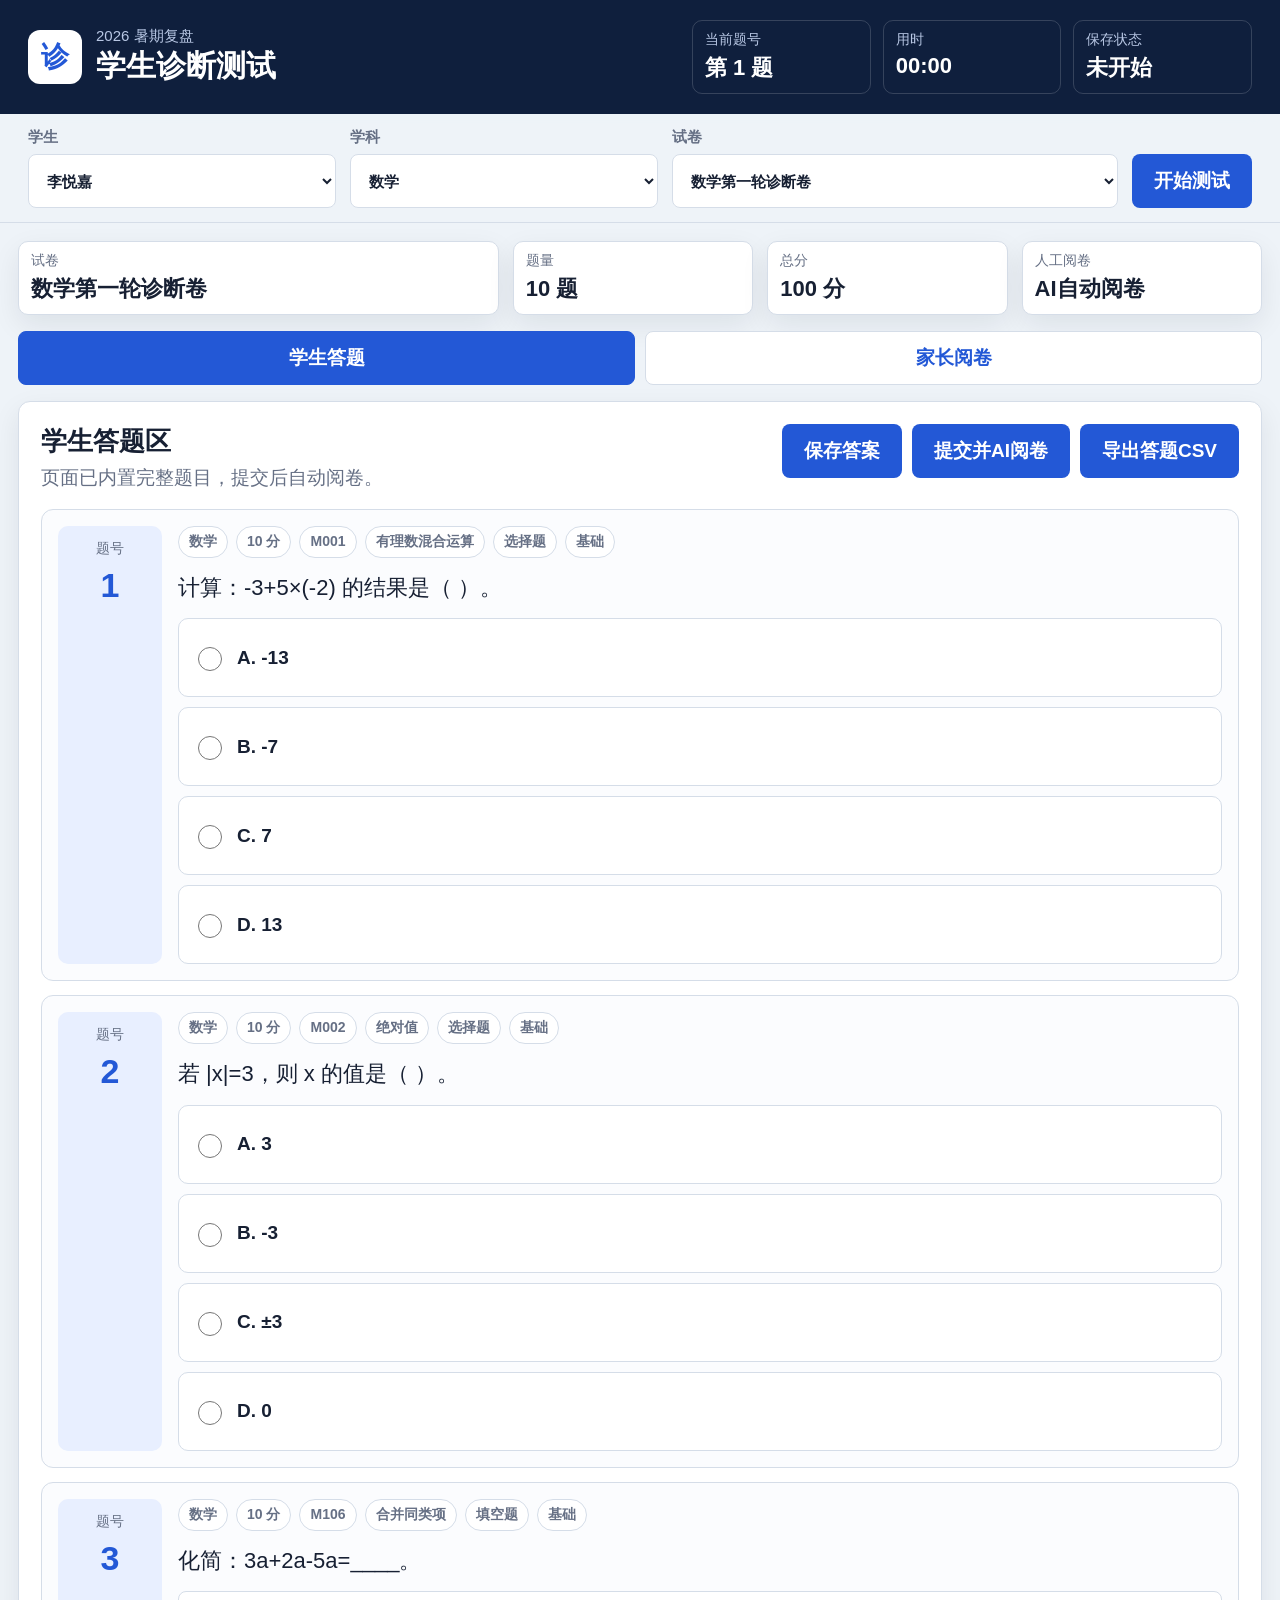
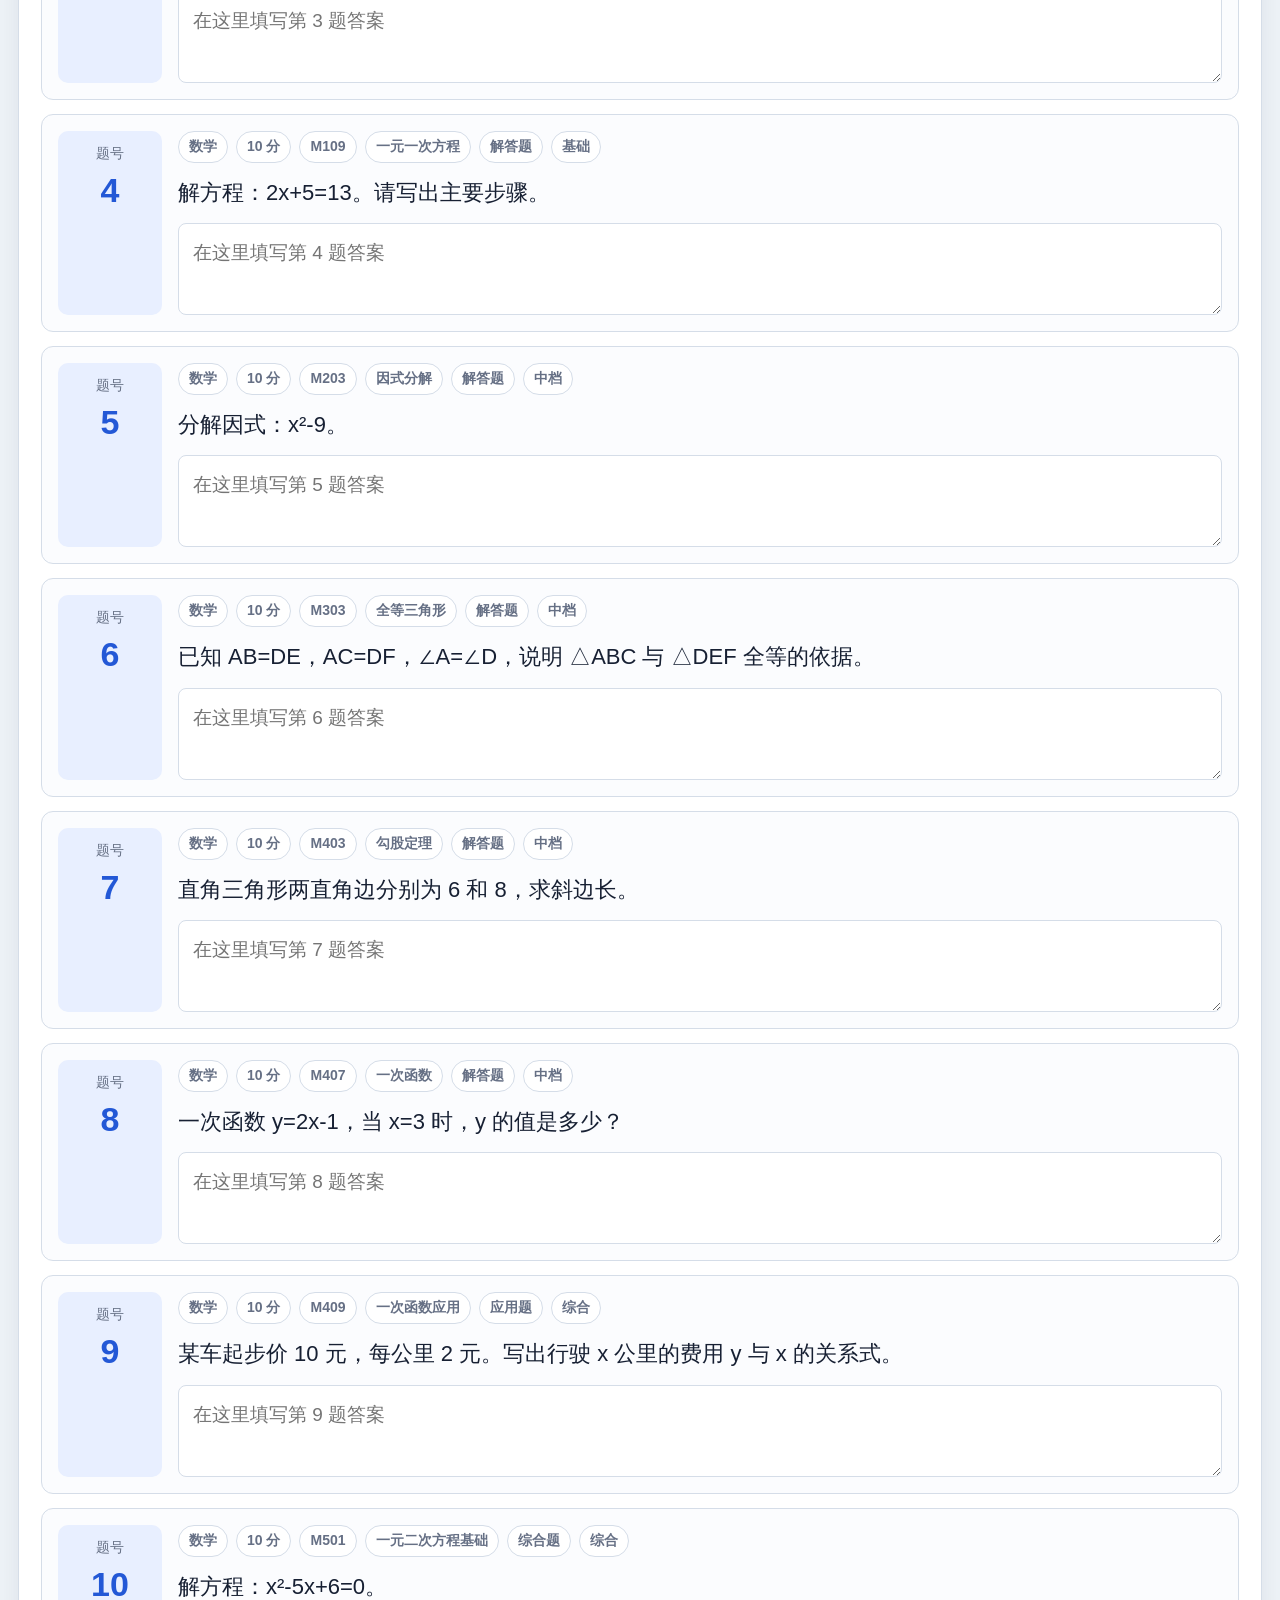
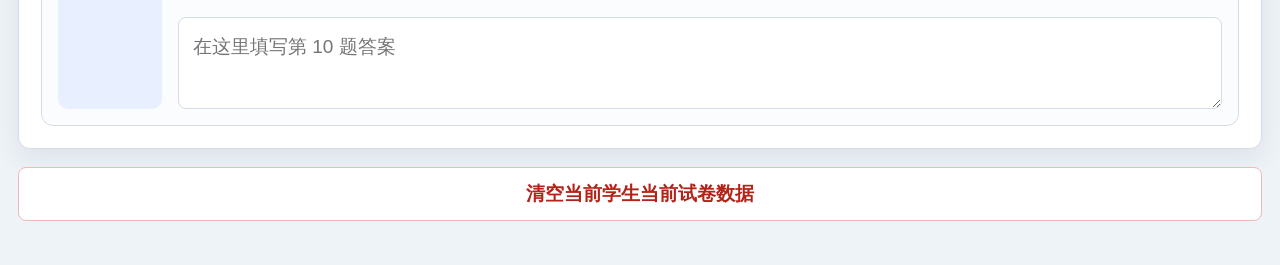
==== student.html @ f4f34904 "Initial open source release" ====
<!doctype html>
<html lang="zh-CN">
<head>
  <meta charset="utf-8">
  <meta name="viewport" content="width=device-width, initial-scale=1">
  <title>学生诊断测试</title>
  <link rel="stylesheet" href="./styles.css">
</head>
<body data-role="student">
  <header class="app-header">
    <div class="brand"><span class="brand-mark">诊</span><div><p>2026 暑期复盘</p><h1>学生诊断测试</h1></div></div>
    <div class="live-metrics"><div><span>当前题号</span><strong id="currentQuestionText">第 1 题</strong></div><div><span>用时</span><strong id="timerText">00:00</strong></div><div><span>保存状态</span><strong id="storageStatus">未开始</strong></div></div>
  </header>
  <nav class="fixed-controls">
    <label>学生<select id="studentSelect"></select></label>
    <label>学科<select id="subjectSelect"></select></label>
    <label>试卷<select id="paperSelect"></select></label>
    <button id="startBtn" type="button">开始测试</button>
  </nav>
  <main class="shell">
    <section class="summary-strip"><div><span>试卷</span><strong id="paperNameText">数学第一轮诊断卷</strong></div><div><span>题量</span><strong id="questionCountText">0 题</strong></div><div><span>总分</span><strong id="totalScoreText">100 分</strong></div><div><span>人工阅卷</span><strong id="manualCountText">0 题</strong></div></section>
    <section class="mode-tabs" aria-label="操作模式"><button id="studentModeBtn" type="button" class="active">学生答题</button><button id="reviewModeBtn" type="button">家长阅卷</button></section>
    <section id="studentPanel" class="work-panel"><div class="panel-head"><div><h2>学生答题区</h2><p>页面已内置完整题目，提交后自动阅卷。</p></div><div class="actions"><button id="saveBtn" type="button">保存答案</button><button id="submitBtn" type="button">提交并AI阅卷</button><button id="exportBtn" type="button">导出答题CSV</button></div></div><div id="questionList" class="question-list"></div></section>
    <section id="studentResult" class="work-panel hidden"></section>
    <section id="reviewPanel" class="work-panel hidden"><div class="panel-head"><div><h2>家长阅卷区</h2><p>录入得分、错误类型和错误原因，用于导出薄弱点分析。</p></div><div class="actions"><button id="saveReviewBtn" type="button">保存阅卷</button><button id="exportReviewBtn" type="button">导出阅卷CSV</button><button id="exportSummaryBtn" type="button">导出薄弱点CSV</button></div></div><div id="reviewList" class="question-list"></div></section>
    <button id="clearBtn" type="button" class="danger">清空当前学生当前试卷数据</button>
  </main>
  <script src="./data.js"></script>
  <script src="./app.js"></script>
</body>
</html>
---- styles.css ----
:root {
  --bg: #eef3f8;
  --panel: #ffffff;
  --text: #172033;
  --muted: #667085;
  --line: #d5dde8;
  --brand: #2358d6;
  --brand-strong: #183f9c;
  --brand-soft: #e8efff;
  --danger: #b42318;
  --shadow: 0 10px 28px rgba(17, 24, 39, 0.08);
}

* {
  box-sizing: border-box;
}

html {
  scroll-behavior: smooth;
}

body {
  margin: 0;
  background: var(--bg);
  color: var(--text);
  font-family: -apple-system, BlinkMacSystemFont, "Segoe UI", "PingFang SC", sans-serif;
  font-size: 19px;
}

button,
select,
textarea,
input {
  font: inherit;
}

button {
  min-height: 54px;
  border: 0;
  border-radius: 8px;
  background: var(--brand);
  color: #fff;
  padding: 0 22px;
  font-weight: 700;
  cursor: pointer;
}

button:hover {
  background: var(--brand-strong);
}

button.danger {
  width: 100%;
  margin-top: 18px;
  background: #fff;
  color: var(--danger);
  border: 1px solid #f2b8b5;
}

select,
input,
textarea {
  width: 100%;
  border: 1px solid var(--line);
  border-radius: 8px;
  background: #fff;
  color: var(--text);
}

select,
input {
  min-height: 54px;
  padding: 0 14px;
}

textarea {
  min-height: 92px;
  padding: 14px;
  line-height: 1.55;
  resize: vertical;
}

.app-header {
  display: flex;
  align-items: center;
  justify-content: space-between;
  gap: 18px;
  padding: 20px 28px;
  background: #0f1f3d;
  color: #fff;
}

.brand {
  display: flex;
  align-items: center;
  gap: 14px;
}

.brand-mark {
  display: grid;
  place-items: center;
  width: 54px;
  height: 54px;
  border-radius: 12px;
  background: #fff;
  color: var(--brand);
  font-size: 28px;
  font-weight: 800;
}

.brand p,
.brand h1 {
  margin: 0;
}

.brand p {
  color: #b8c7e4;
  font-size: 15px;
}

.brand h1 {
  font-size: 30px;
  letter-spacing: 0;
}

.live-metrics {
  display: grid;
  grid-template-columns: repeat(3, minmax(120px, 1fr));
  gap: 12px;
  min-width: min(560px, 52vw);
}

.live-metrics div,
.summary-strip div {
  border: 1px solid rgba(255, 255, 255, 0.16);
  border-radius: 10px;
  padding: 10px 12px;
}

.live-metrics span,
.summary-strip span {
  display: block;
  color: #b8c7e4;
  font-size: 14px;
}

.live-metrics strong,
.summary-strip strong {
  display: block;
  margin-top: 4px;
  font-size: 22px;
  font-variant-numeric: tabular-nums;
}

.fixed-controls {
  position: sticky;
  top: 0;
  z-index: 10;
  display: grid;
  grid-template-columns: 1fr 1fr 1.45fr auto;
  gap: 14px;
  align-items: end;
  padding: 14px 28px;
  background: rgba(238, 243, 248, 0.96);
  border-bottom: 1px solid var(--line);
  backdrop-filter: blur(14px);
}

label {
  display: grid;
  gap: 7px;
  color: var(--muted);
  font-size: 15px;
  font-weight: 700;
}

.shell {
  width: min(1280px, calc(100vw - 36px));
  margin: 0 auto;
  padding: 18px 0 44px;
}

.summary-strip {
  display: grid;
  grid-template-columns: 2fr 1fr 1fr 1fr;
  gap: 14px;
  margin-bottom: 16px;
}

.summary-strip div {
  border-color: var(--line);
  background: var(--panel);
  box-shadow: var(--shadow);
}

.summary-strip span {
  color: var(--muted);
}

.mode-tabs {
  display: grid;
  grid-template-columns: 1fr 1fr;
  gap: 10px;
  margin-bottom: 16px;
}

.mode-tabs button {
  background: #fff;
  color: var(--brand);
  border: 1px solid var(--line);
}

.mode-tabs button.active {
  background: var(--brand);
  color: #fff;
  border-color: var(--brand);
}

.work-panel {
  border: 1px solid var(--line);
  border-radius: 12px;
  background: var(--panel);
  box-shadow: var(--shadow);
  padding: 22px;
}

.hidden {
  display: none;
}

.auth-locked {
  display: none !important;
}

.auth-overlay {
  position: fixed;
  inset: 0;
  z-index: 100;
  display: grid;
  place-items: center;
  background: #0f1f3d;
  padding: 24px;
}

.auth-card,
.entry-card {
  width: min(460px, 100%);
  border-radius: 16px;
  background: #fff;
  padding: 34px;
  box-shadow: var(--shadow);
}

.auth-card h1,
.entry-card h1 {
  margin: 12px 0 20px;
}

.auth-error {
  min-height: 28px;
  color: var(--danger);
  font-weight: 700;
}

.account-tools,
.entry-actions {
  display: flex;
  flex-wrap: wrap;
  gap: 10px;
  margin-bottom: 16px;
}

.entry-page {
  background: #0f1f3d;
}

.entry-shell {
  min-height: 100vh;
  display: grid;
  place-items: center;
  padding: 24px;
}

.entry-actions a {
  flex: 1;
  display: grid;
  place-items: center;
  min-height: 64px;
  border-radius: 8px;
  background: var(--brand);
  color: #fff;
  text-decoration: none;
  font-weight: 800;
}

.prompt {
  margin: 0;
  font-size: 22px;
  line-height: 1.65;
  color: var(--text);
}

.options {
  display: grid;
  gap: 10px;
}

.option {
  display: flex;
  align-items: center;
  gap: 12px;
  min-height: 58px;
  border: 1px solid var(--line);
  border-radius: 10px;
  background: #fff;
  padding: 10px 14px;
  color: var(--text);
  font-size: 19px;
}

.option input {
  width: 24px;
  height: 24px;
}

details {
  border: 1px solid var(--line);
  border-radius: 8px;
  padding: 10px 12px;
  color: var(--muted);
}

.result-card,
.report-block {
  border: 1px solid var(--line);
  border-radius: 12px;
  background: #fbfcfe;
  padding: 16px;
  margin-top: 12px;
}

.empty {
  color: var(--muted);
}

.dashboard-cards {
  display: grid;
  grid-template-columns: repeat(4, minmax(0, 1fr));
  gap: 12px;
  margin-bottom: 18px;
}

.dashboard-cards div,
.target-line,
.budget-panel,
.heatmap-panel {
  border: 1px solid var(--line);
  border-radius: 12px;
  background: #fbfcfe;
  padding: 16px;
}

.dashboard-cards span {
  display: block;
  color: var(--muted);
  font-size: 14px;
}

.dashboard-cards strong {
  display: block;
  margin-top: 6px;
  font-size: 24px;
}

.target-line,
.budget-panel,
.heatmap-panel {
  margin-top: 14px;
}

.budget-panel {
  display: grid;
  grid-template-columns: 1fr auto;
  gap: 12px;
  align-items: end;
}

.budget-panel h3,
.budget-panel p {
  grid-column: 1 / -1;
  margin-bottom: 0;
}

.heatmap {
  display: grid;
  grid-template-columns: 100px repeat(8, minmax(92px, 1fr));
  gap: 8px;
  align-items: stretch;
}

.heatmap > span,
.heat-subject {
  font-weight: 800;
  color: var(--muted);
}

.heat-cell {
  min-height: 86px;
  border-radius: 10px;
  padding: 10px;
  display: grid;
  align-content: center;
  gap: 4px;
}

.heat-cell b {
  font-size: 22px;
}

.heat-cell span {
  font-size: 13px;
}

.risk-green {
  background: #dcfce7;
  color: #166534;
}

.risk-yellow {
  background: #fef3c7;
  color: #92400e;
}

.risk-red {
  background: #fee2e2;
  color: #991b1b;
}

.panel-head {
  display: flex;
  justify-content: space-between;
  gap: 16px;
  align-items: start;
  margin-bottom: 18px;
}

.panel-head h2 {
  margin: 0 0 6px;
  font-size: 26px;
}

.panel-head p {
  margin: 0;
  color: var(--muted);
}

.actions {
  display: flex;
  flex-wrap: wrap;
  justify-content: flex-end;
  gap: 10px;
}

.question-list {
  display: grid;
  gap: 14px;
}

.question-card {
  display: grid;
  grid-template-columns: 104px 1fr;
  gap: 16px;
  border: 1px solid var(--line);
  border-radius: 12px;
  background: #fbfcfe;
  padding: 16px;
}

.q-number {
  display: grid;
  align-content: start;
  justify-items: center;
  gap: 8px;
  padding: 14px 8px;
  border-radius: 10px;
  background: var(--brand-soft);
  color: var(--brand);
}

.q-number span {
  font-size: 14px;
  color: var(--muted);
}

.q-number strong {
  font-size: 34px;
}

.q-body {
  display: grid;
  gap: 12px;
}

.q-meta {
  display: flex;
  flex-wrap: wrap;
  gap: 8px;
}

.q-meta span {
  border: 1px solid var(--line);
  border-radius: 999px;
  background: #fff;
  padding: 6px 10px;
  color: var(--muted);
  font-size: 14px;
  font-weight: 700;
}

.review-grid {
  display: grid;
  grid-template-columns: 110px 150px 180px 1fr;
  gap: 12px;
}

@media (max-width: 900px) {
  body {
    font-size: 18px;
  }

  .app-header,
  .panel-head {
    display: grid;
  }

  .live-metrics,
  .fixed-controls,
  .summary-strip,
  .review-grid {
    grid-template-columns: 1fr;
    min-width: 0;
  }

  .question-card {
    grid-template-columns: 84px 1fr;
  }

  .actions {
    justify-content: stretch;
  }

  .actions button {
    width: 100%;
  }
}
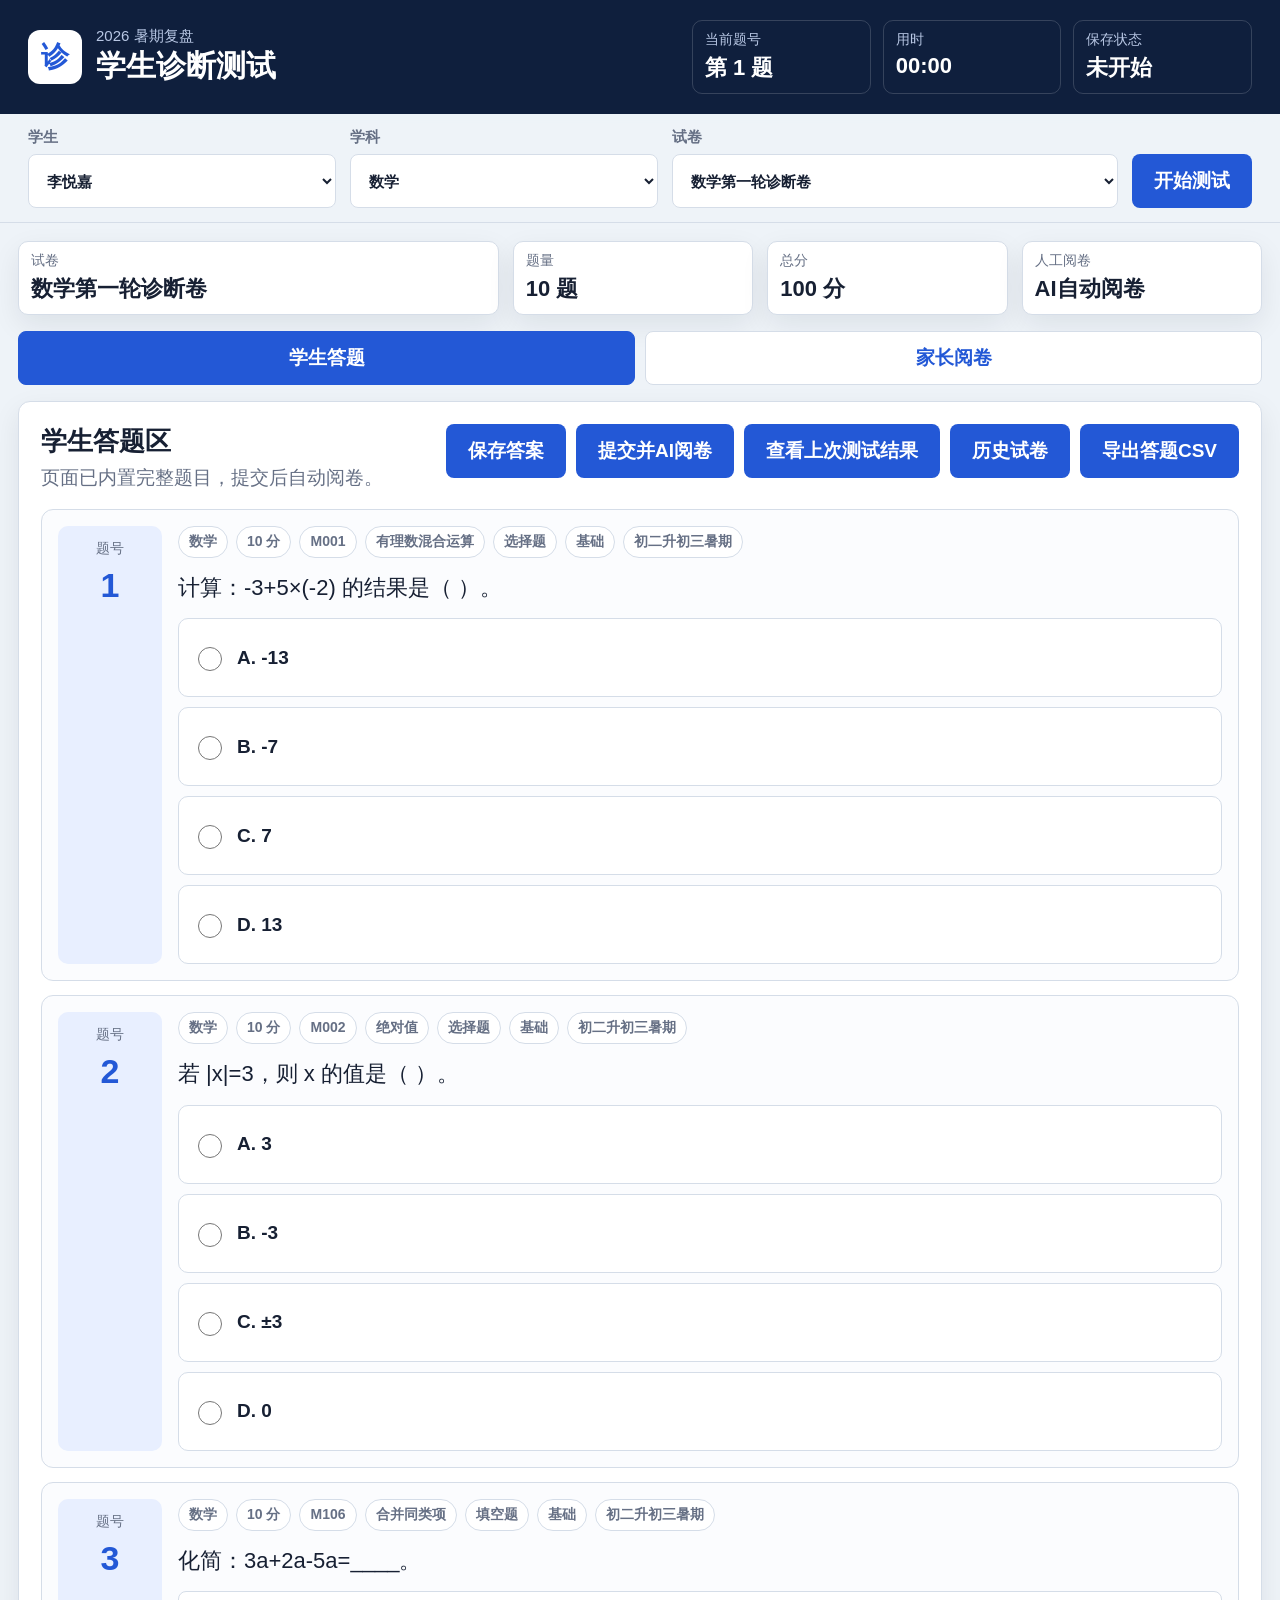
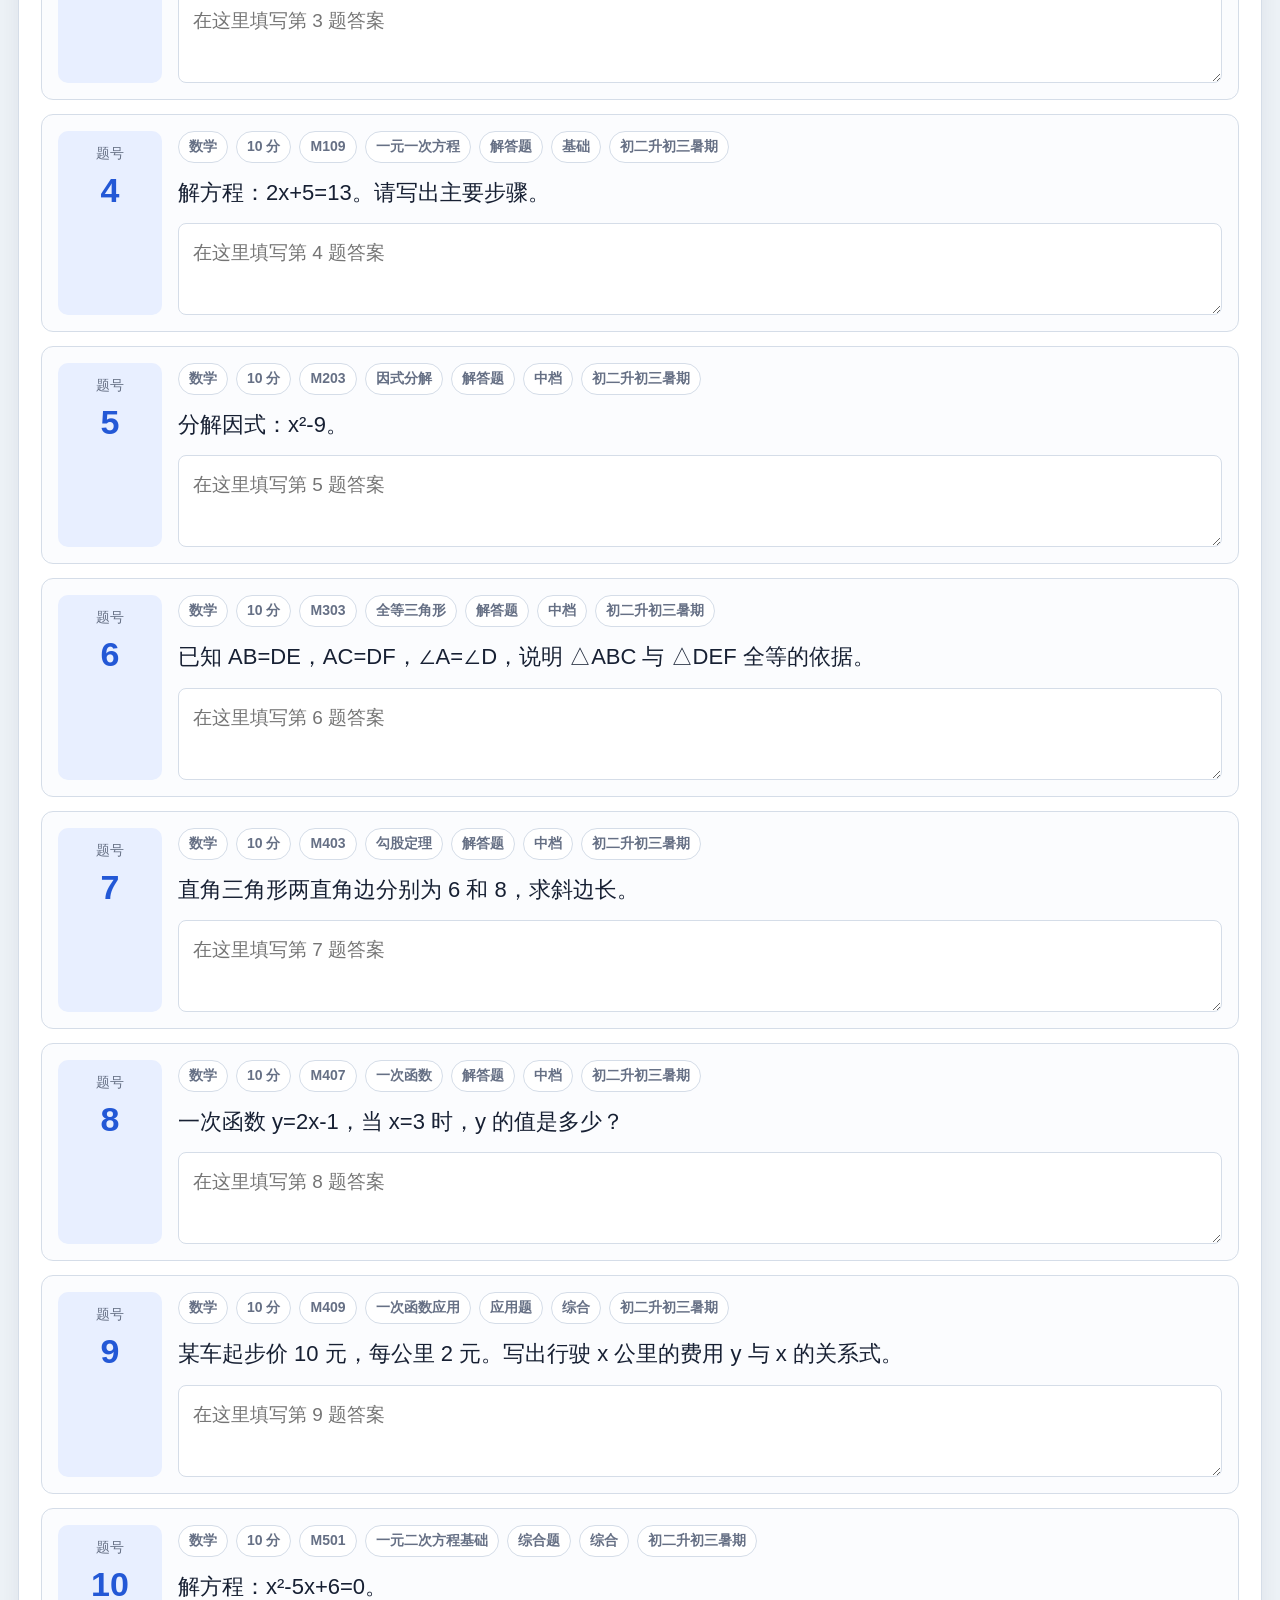
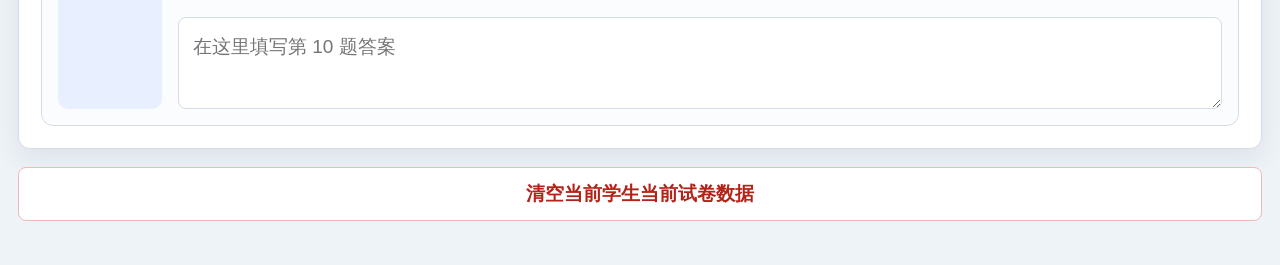
==== commit 482c7f4d: "Improve grade scope history and Sujiao resources" ====
--- a/student.html
+++ b/student.html
@@ -20,8 +20,9 @@
   <main class="shell">
     <section class="summary-strip"><div><span>试卷</span><strong id="paperNameText">数学第一轮诊断卷</strong></div><div><span>题量</span><strong id="questionCountText">0 题</strong></div><div><span>总分</span><strong id="totalScoreText">100 分</strong></div><div><span>人工阅卷</span><strong id="manualCountText">0 题</strong></div></section>
     <section class="mode-tabs" aria-label="操作模式"><button id="studentModeBtn" type="button" class="active">学生答题</button><button id="reviewModeBtn" type="button">家长阅卷</button></section>
-    <section id="studentPanel" class="work-panel"><div class="panel-head"><div><h2>学生答题区</h2><p>页面已内置完整题目，提交后自动阅卷。</p></div><div class="actions"><button id="saveBtn" type="button">保存答案</button><button id="submitBtn" type="button">提交并AI阅卷</button><button id="exportBtn" type="button">导出答题CSV</button></div></div><div id="questionList" class="question-list"></div></section>
+    <section id="studentPanel" class="work-panel"><div class="panel-head"><div><h2>学生答题区</h2><p>页面已内置完整题目，提交后自动阅卷。</p></div><div class="actions"><button id="saveBtn" type="button">保存答案</button><button id="submitBtn" type="button">提交并AI阅卷</button><button id="lastResultBtn" type="button">查看上次测试结果</button><button id="historyBtn" type="button">历史试卷</button><button id="exportBtn" type="button">导出答题CSV</button></div></div><div id="questionList" class="question-list"></div></section>
     <section id="studentResult" class="work-panel hidden"></section>
+    <section id="historyPanel" class="work-panel hidden"></section>
     <section id="reviewPanel" class="work-panel hidden"><div class="panel-head"><div><h2>家长阅卷区</h2><p>录入得分、错误类型和错误原因，用于导出薄弱点分析。</p></div><div class="actions"><button id="saveReviewBtn" type="button">保存阅卷</button><button id="exportReviewBtn" type="button">导出阅卷CSV</button><button id="exportSummaryBtn" type="button">导出薄弱点CSV</button></div></div><div id="reviewList" class="question-list"></div></section>
     <button id="clearBtn" type="button" class="danger">清空当前学生当前试卷数据</button>
   </main>
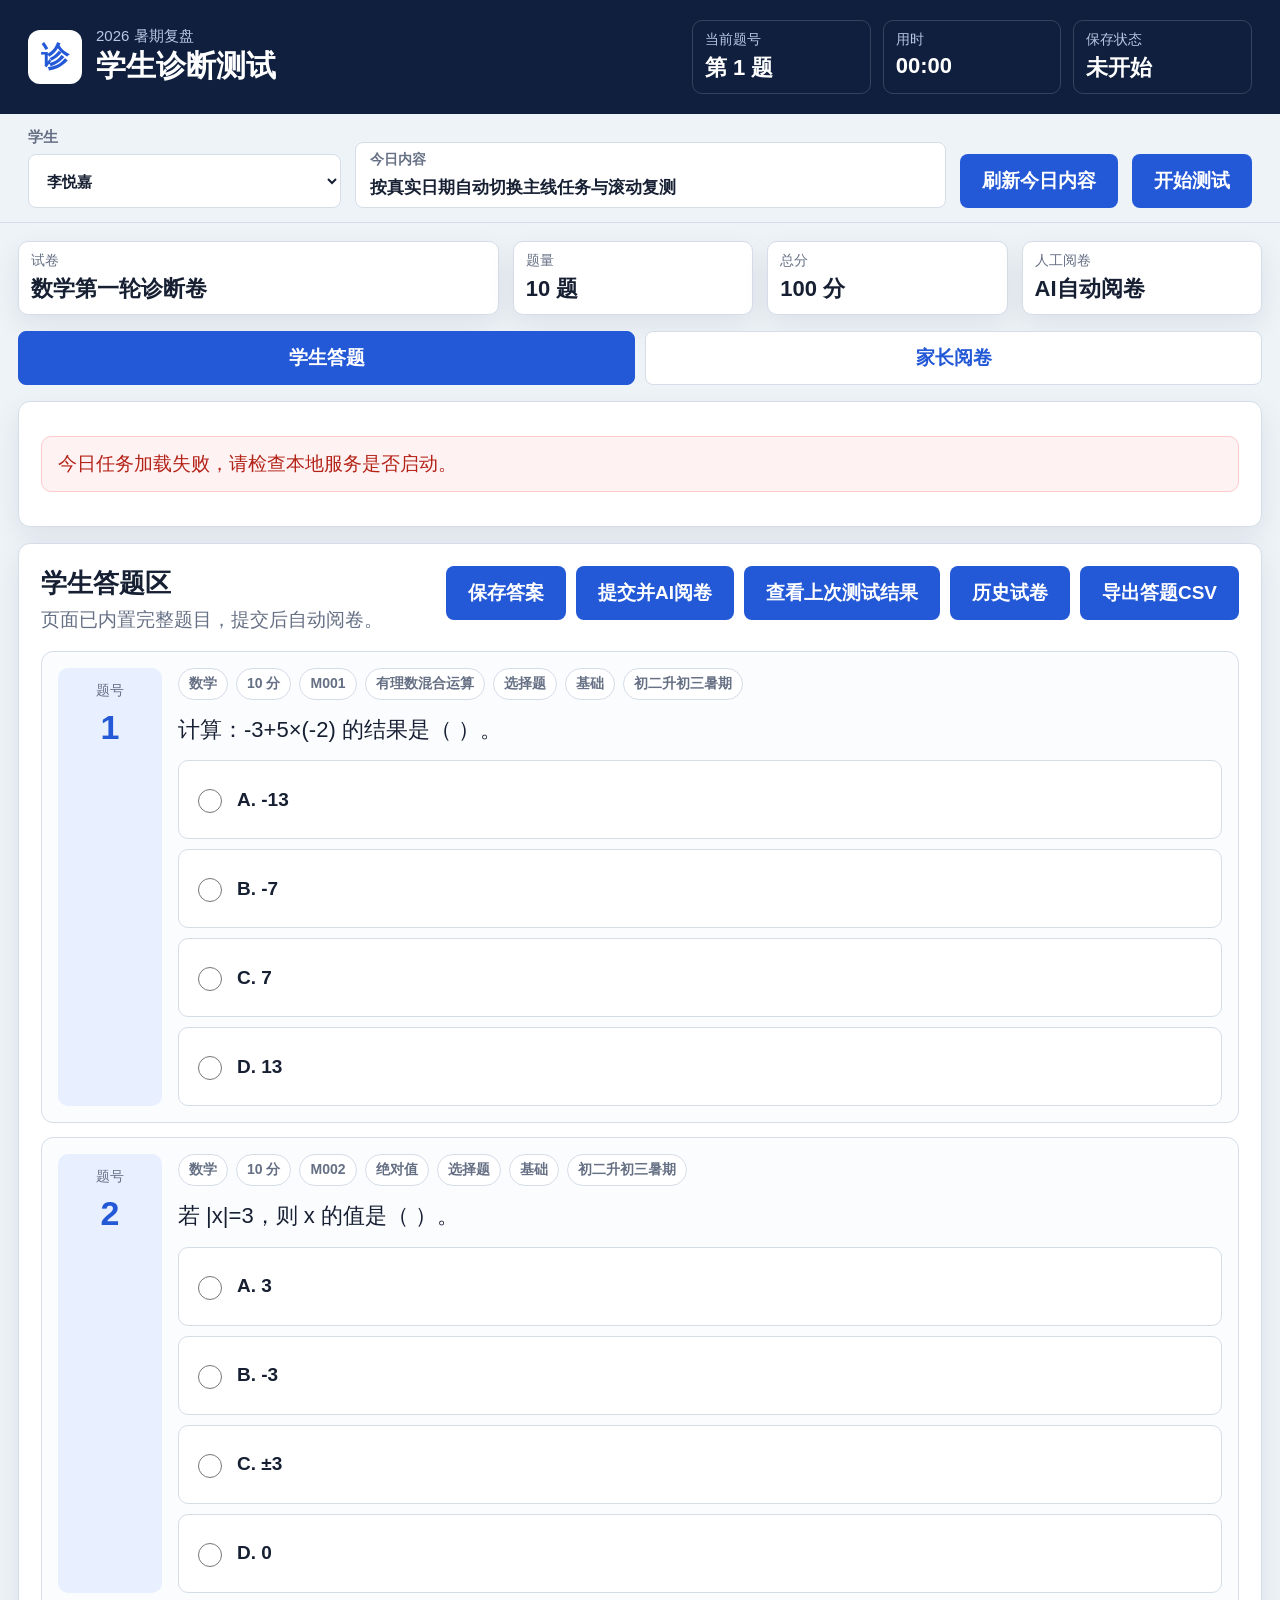
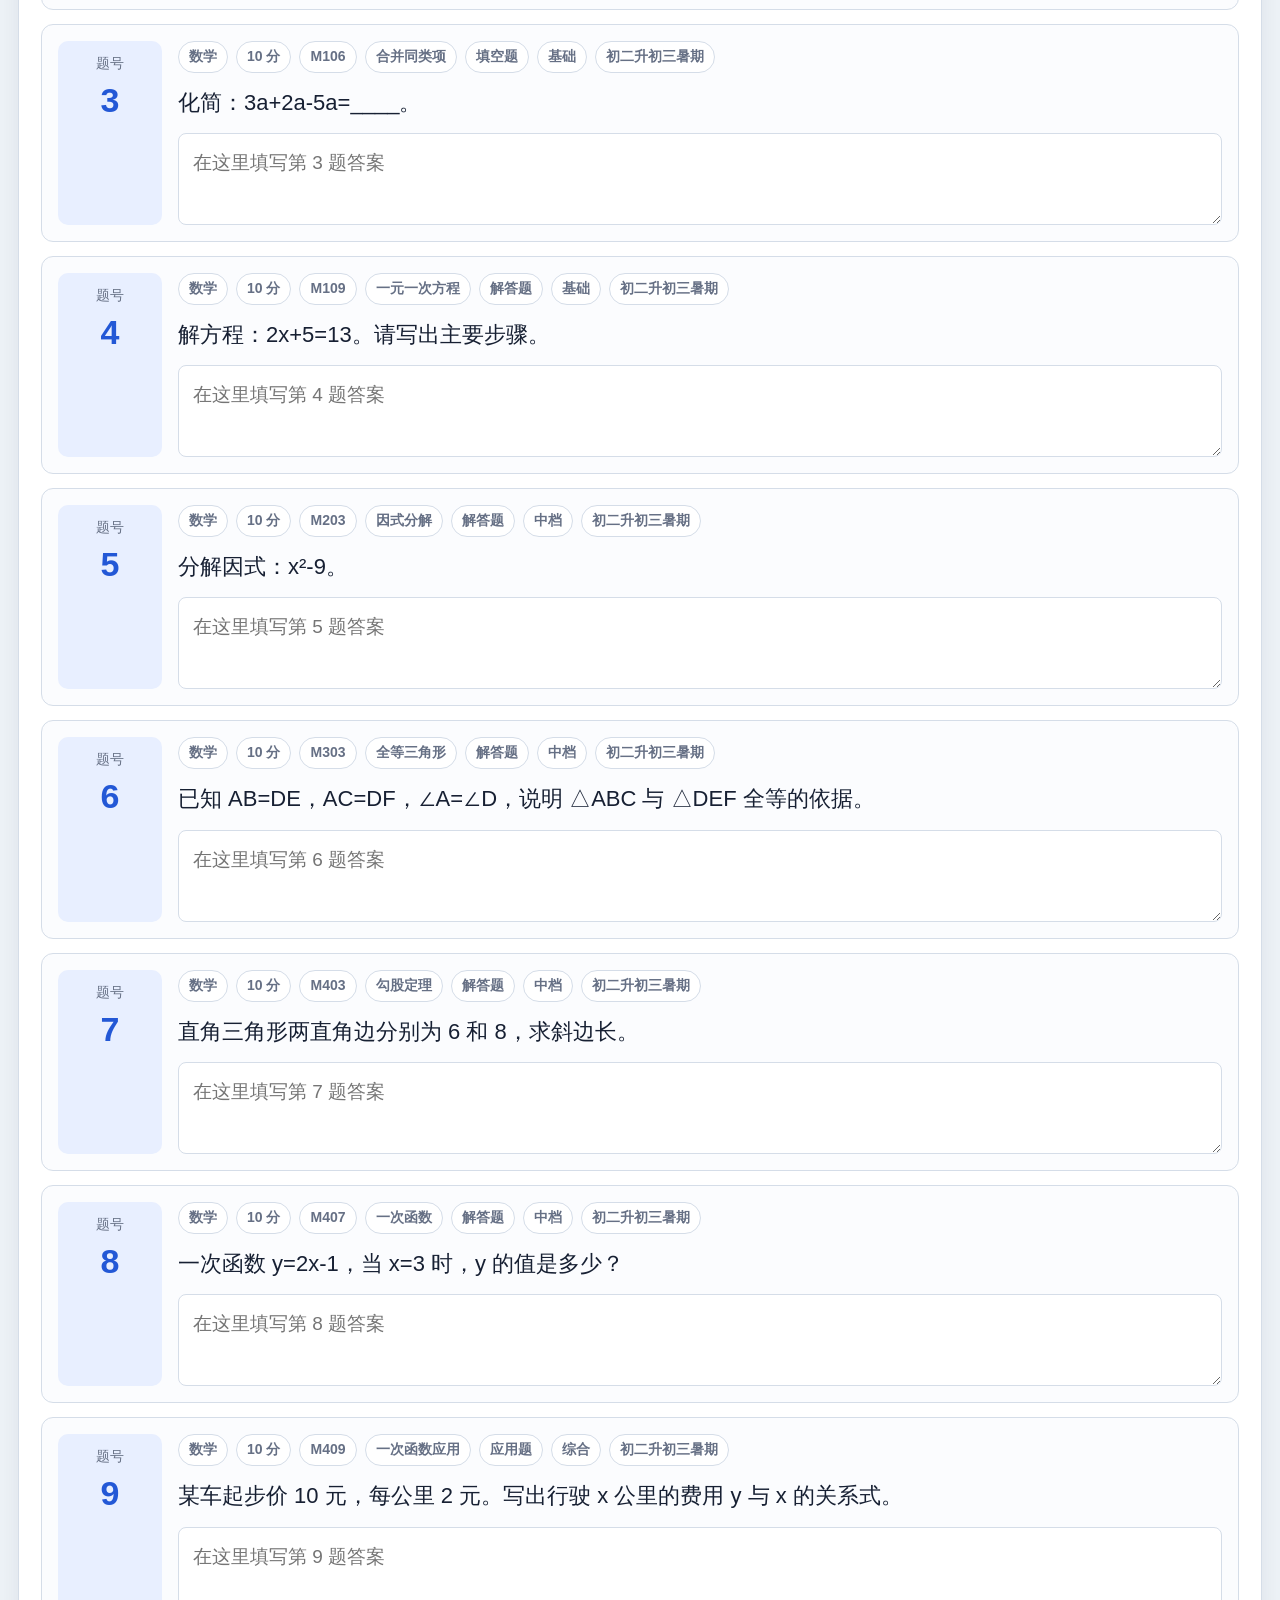
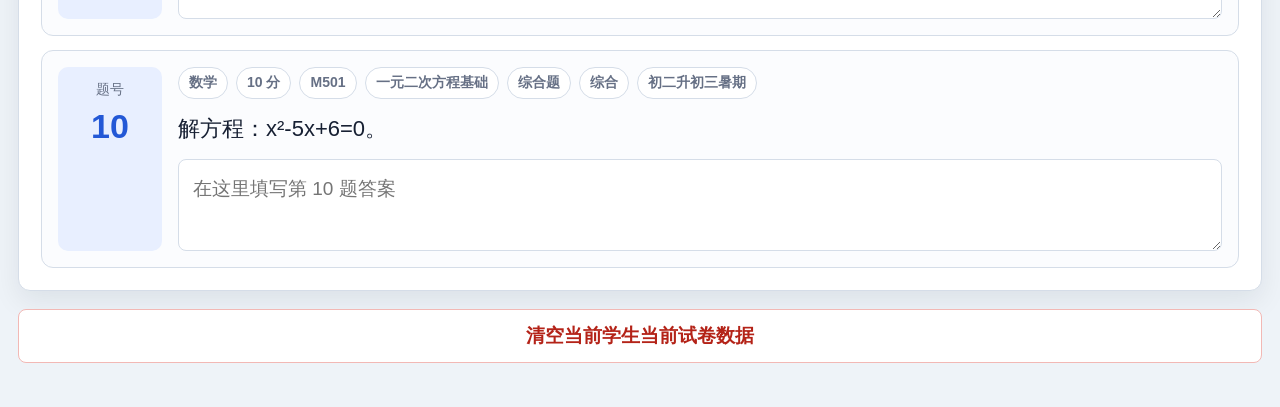
==== commit d296d557: "feat: add daily tests history and timeline navigation" ====
--- a/student.html
+++ b/student.html
@@ -13,13 +13,17 @@
   </header>
   <nav class="fixed-controls">
     <label>学生<select id="studentSelect"></select></label>
-    <label>学科<select id="subjectSelect"></select></label>
-    <label>试卷<select id="paperSelect"></select></label>
+    <div class="timeline-note">
+      <span>今日内容</span>
+      <strong>按真实日期自动切换主线任务与滚动复测</strong>
+    </div>
+    <button id="reloadDailyTopBtn" type="button">刷新今日内容</button>
     <button id="startBtn" type="button">开始测试</button>
   </nav>
   <main class="shell">
     <section class="summary-strip"><div><span>试卷</span><strong id="paperNameText">数学第一轮诊断卷</strong></div><div><span>题量</span><strong id="questionCountText">0 题</strong></div><div><span>总分</span><strong id="totalScoreText">100 分</strong></div><div><span>人工阅卷</span><strong id="manualCountText">0 题</strong></div></section>
     <section class="mode-tabs" aria-label="操作模式"><button id="studentModeBtn" type="button" class="active">学生答题</button><button id="reviewModeBtn" type="button">家长阅卷</button></section>
+    <section id="dailyPlanPanel" class="work-panel daily-plan-panel"></section>
     <section id="studentPanel" class="work-panel"><div class="panel-head"><div><h2>学生答题区</h2><p>页面已内置完整题目，提交后自动阅卷。</p></div><div class="actions"><button id="saveBtn" type="button">保存答案</button><button id="submitBtn" type="button">提交并AI阅卷</button><button id="lastResultBtn" type="button">查看上次测试结果</button><button id="historyBtn" type="button">历史试卷</button><button id="exportBtn" type="button">导出答题CSV</button></div></div><div id="questionList" class="question-list"></div></section>
     <section id="studentResult" class="work-panel hidden"></section>
     <section id="historyPanel" class="work-panel hidden"></section>
--- a/styles.css
+++ b/styles.css
@@ -157,7 +157,7 @@
   top: 0;
   z-index: 10;
   display: grid;
-  grid-template-columns: 1fr 1fr 1.45fr auto;
+  grid-template-columns: minmax(180px, 0.9fr) minmax(260px, 1.7fr) auto auto;
   gap: 14px;
   align-items: end;
   padding: 14px 28px;
@@ -174,6 +174,27 @@
   font-weight: 700;
 }
 
+.timeline-note {
+  display: grid;
+  gap: 7px;
+  min-height: 54px;
+  align-content: center;
+  border: 1px solid var(--line);
+  border-radius: 8px;
+  background: #fff;
+  padding: 8px 14px;
+}
+
+.timeline-note span {
+  color: var(--muted);
+  font-size: 14px;
+  font-weight: 700;
+}
+
+.timeline-note strong {
+  font-size: 17px;
+}
+
 .shell {
   width: min(1280px, calc(100vw - 36px));
   margin: 0 auto;
@@ -222,6 +243,10 @@
   background: var(--panel);
   box-shadow: var(--shadow);
   padding: 22px;
+}
+
+.daily-plan-panel {
+  margin-bottom: 16px;
 }
 
 .hidden {
@@ -339,6 +364,31 @@
   margin-top: 12px;
 }
 
+.success-panel,
+.error-panel {
+  border-radius: 10px;
+  padding: 14px 16px;
+  margin: 12px 0;
+}
+
+.success-panel {
+  border: 1px solid #bbf7d0;
+  background: #f0fdf4;
+  color: #166534;
+}
+
+.error-panel {
+  border: 1px solid #fecaca;
+  background: #fef2f2;
+  color: var(--danger);
+}
+
+.success-panel h3,
+.success-panel p,
+.error-panel p {
+  margin: 6px 0;
+}
+
 .empty {
   color: var(--muted);
 }
